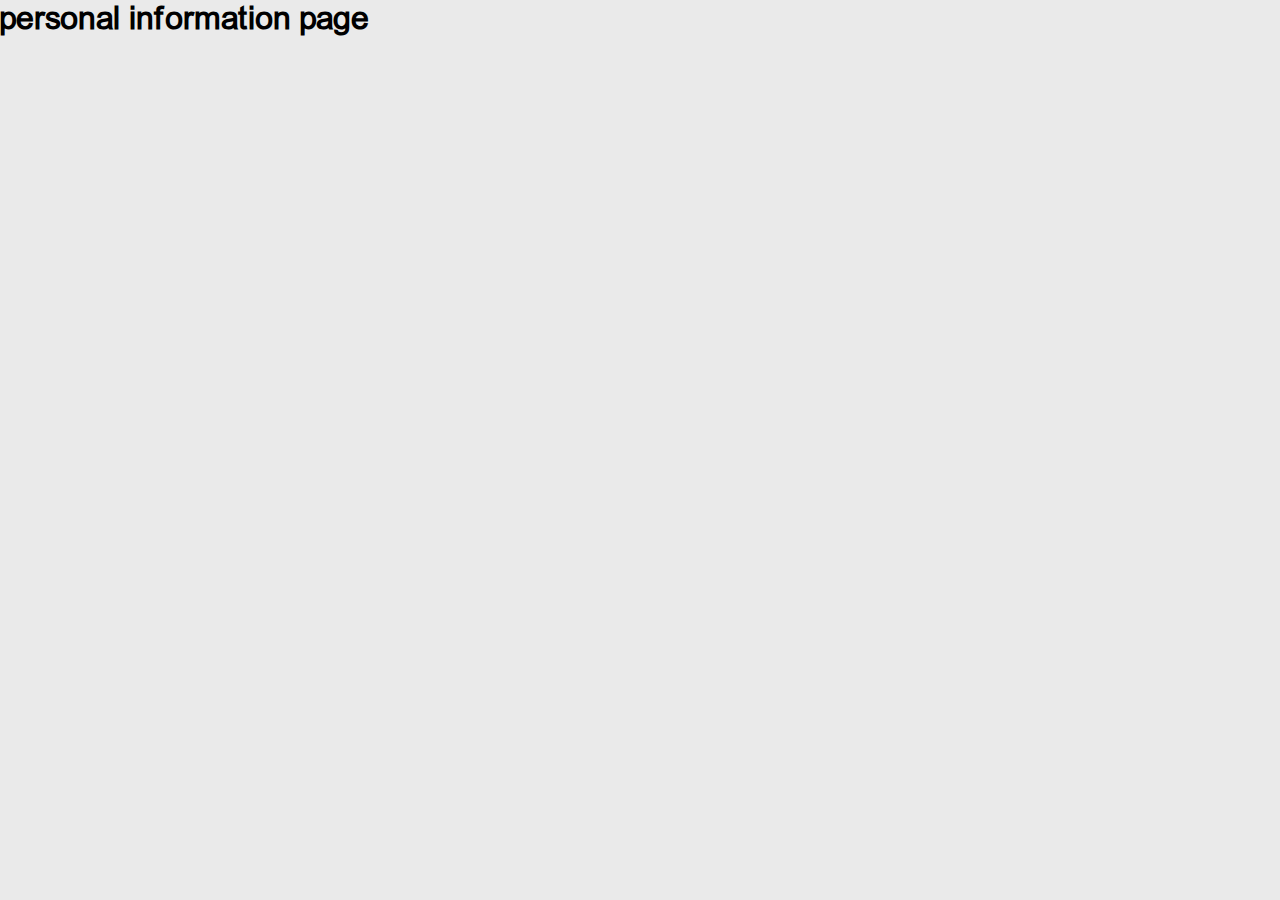
==== pages/Personal/personal.html @ aee0baf1 "project setup" ====
<!DOCTYPE html>
<html lang="en">
  <head>
    <meta charset="UTF-8" />
    <meta http-equiv="X-UA-Compatible" content="IE=edge" />
    <meta name="viewport" content="width=device-width, initial-scale=1.0" />
    <link rel="stylesheet" href="../../common.css" />
    <link rel="stylesheet" href="./personal.css" />
    <title>COVID-QUESTIONARY</title>
  </head>
  <body>
    <h1>personal information page</h1>
  </body>
</html>
---- common.css ----
@font-face {
  font-family: "BPG Arial";
  src: url(./assets/font/bpg_arial_2009.ttf) format("opentype");
}

* {
  margin: 0;
  padding: 0;
  box-sizing: border-box;
  font-family: BPG Arial;
}

:root {
  --background: #eaeaea;
  --darkText: #232323;
}

body {
  width: 100vw;
  height: 100vh;
  background-color: var(--background);
}
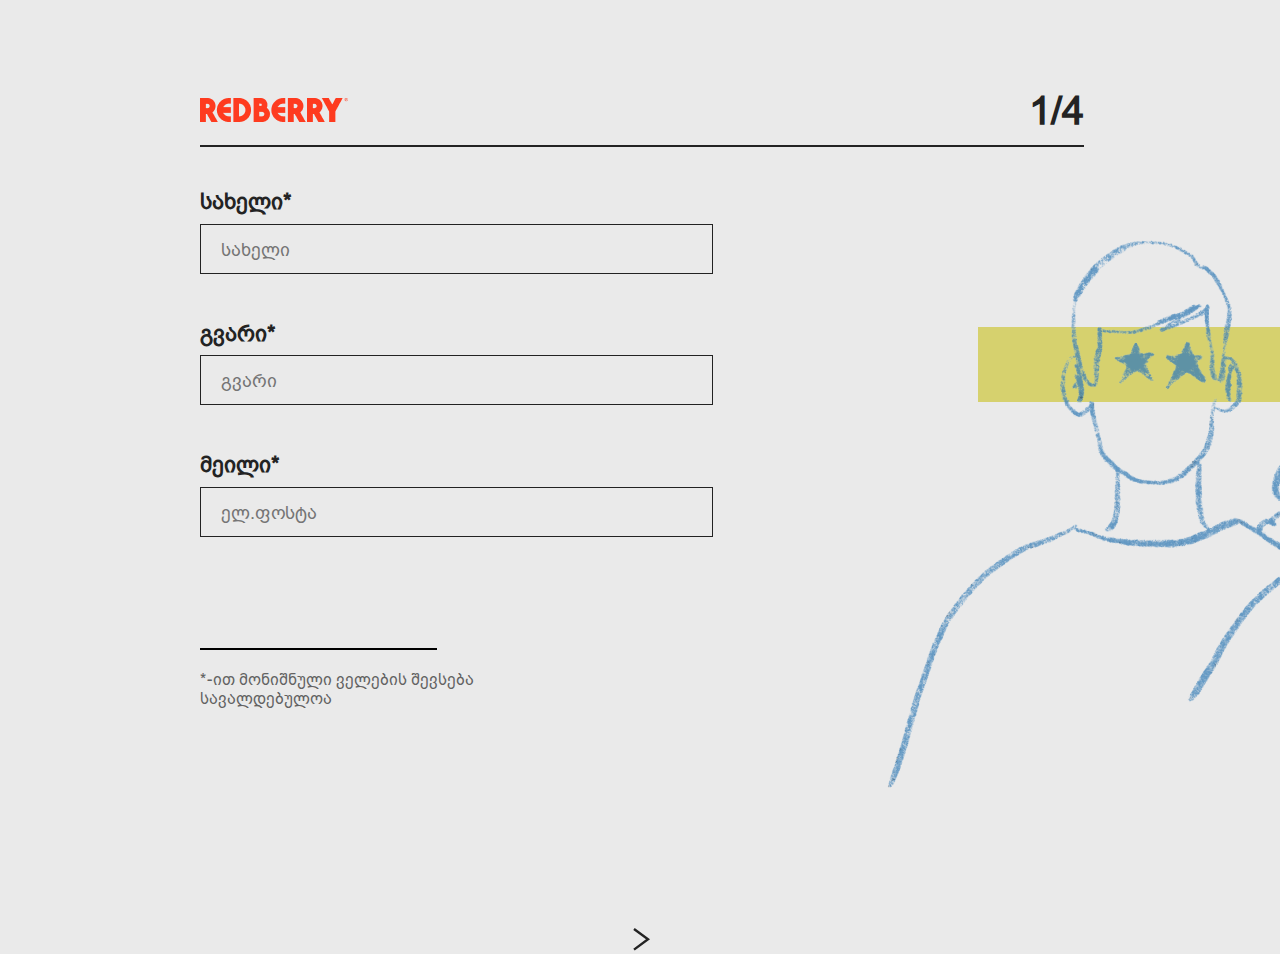
==== commit 08ee008b: "feat: work with validation errors" ====
--- a/pages/Personal/personal.html
+++ b/pages/Personal/personal.html
@@ -9,6 +9,54 @@
     <title>COVID-QUESTIONARY</title>
   </head>
   <body>
-    <h1>personal information page</h1>
+    <main>
+      <header>
+        <div class="header-top">
+          <img src="../../assets/title.png" alt="company title" />
+          <span>1/4</span>
+        </div>
+        <hr />
+      </header>
+      <section class="content">
+        <form>
+          <label for="name">სახელი*</label>
+          <input type="text" id="name" name="name" placeholder="სახელი" />
+          <div class="error-box">
+            <p class="error" id="name-error"></p>
+          </div>
+          <label for="surname">გვარი*</label>
+          <input type="text" id="surname" name="surname" placeholder="გვარი" />
+          <div class="error-box">
+            <p class="error" id="surname-error"></p>
+          </div>
+          <label for="email">მეილი*</label>
+          <input type="email" id="email" name="email" placeholder="ელ.ფოსტა" />
+          <div class="error-box">
+            <p class="error" id="email-error"></p>
+          </div>
+          <hr />
+          <p class="warning">
+            *-ით მონიშნული ველების შევსება <br />სავალდებულოა
+          </p>
+        </form>
+        <img src="../../assets/persons.png" alt="people" class="info-img" />
+      </section>
+      <button class="next-btn" onclick="onNextPage()">
+        <svg
+          width="18"
+          height="23"
+          viewBox="0 0 18 23"
+          fill="none"
+          xmlns="http://www.w3.org/2000/svg"
+        >
+          <path
+            d="M1 1L15 11.3158L1 21.6316"
+            stroke="#232323"
+            stroke-width="2.4"
+          />
+        </svg>
+      </button>
+    </main>
+    <script src="./personal.js"></script>
   </body>
 </html>
--- a/common.css
+++ b/common.css
@@ -7,12 +7,15 @@
   margin: 0;
   padding: 0;
   box-sizing: border-box;
-  font-family: BPG Arial;
+  font-family: "BPG Arial";
 }
 
 :root {
   --background: #eaeaea;
   --darkText: #232323;
+  --dark: #000000;
+  --warning: #626262;
+  --error: #f15524;
 }
 
 body {
--- a/pages/Personal/personal.css
+++ b/pages/Personal/personal.css
@@ -0,0 +1,99 @@
+main {
+  width: 100%;
+  height: 100%;
+  padding: 90px 196px 104px 200px;
+  display: flex;
+  flex-direction: column;
+}
+
+header,
+.header-top {
+  width: 100%;
+}
+
+.header-top {
+  display: flex;
+  justify-content: space-between;
+  align-items: center;
+}
+
+.header-top span {
+  font-weight: 700;
+  font-size: 40px;
+  line-height: 40px;
+  color: var(--darkText);
+}
+
+header hr {
+  border: 1.8px solid var(--darkText);
+  margin-top: 15px;
+}
+
+.content {
+  display: flex;
+}
+
+form {
+  display: flex;
+  flex-direction: column;
+  margin-top: 42px;
+}
+
+form label {
+  font-weight: 700;
+  font-size: 22px;
+  line-height: 26.55px;
+  color: var(--darkText);
+}
+
+form input {
+  margin-top: 8px;
+  width: 513px;
+  height: 50px;
+  font-weight: 400;
+  font-size: 18px;
+  line-height: 21.73px;
+  color: var(--darkText);
+  outline: none;
+  border: 0.8px solid var(--darkText);
+  background: transparent;
+  padding: 11px 20px 9px 20px;
+}
+
+form hr {
+  width: 237px;
+  border: 0.8px solid var(--dark);
+  margin-top: 64px;
+}
+
+.info-img {
+  margin-left: 138px;
+  margin-top: -50px;
+}
+
+.warning {
+  font-weight: 400;
+  font-size: 16px;
+  line-height: 19.31px;
+  margin-top: 20px;
+  color: var(--warning);
+}
+
+.next-btn {
+  background: transparent;
+  border: none;
+  cursor: pointer;
+}
+
+.error-box {
+  width: fit-content;
+  height: 20px;
+  margin-bottom: 27px;
+}
+
+.error {
+  font-weight: 400;
+  font-size: 16px;
+  line-height: 19.31px;
+  color: var(--error);
+}
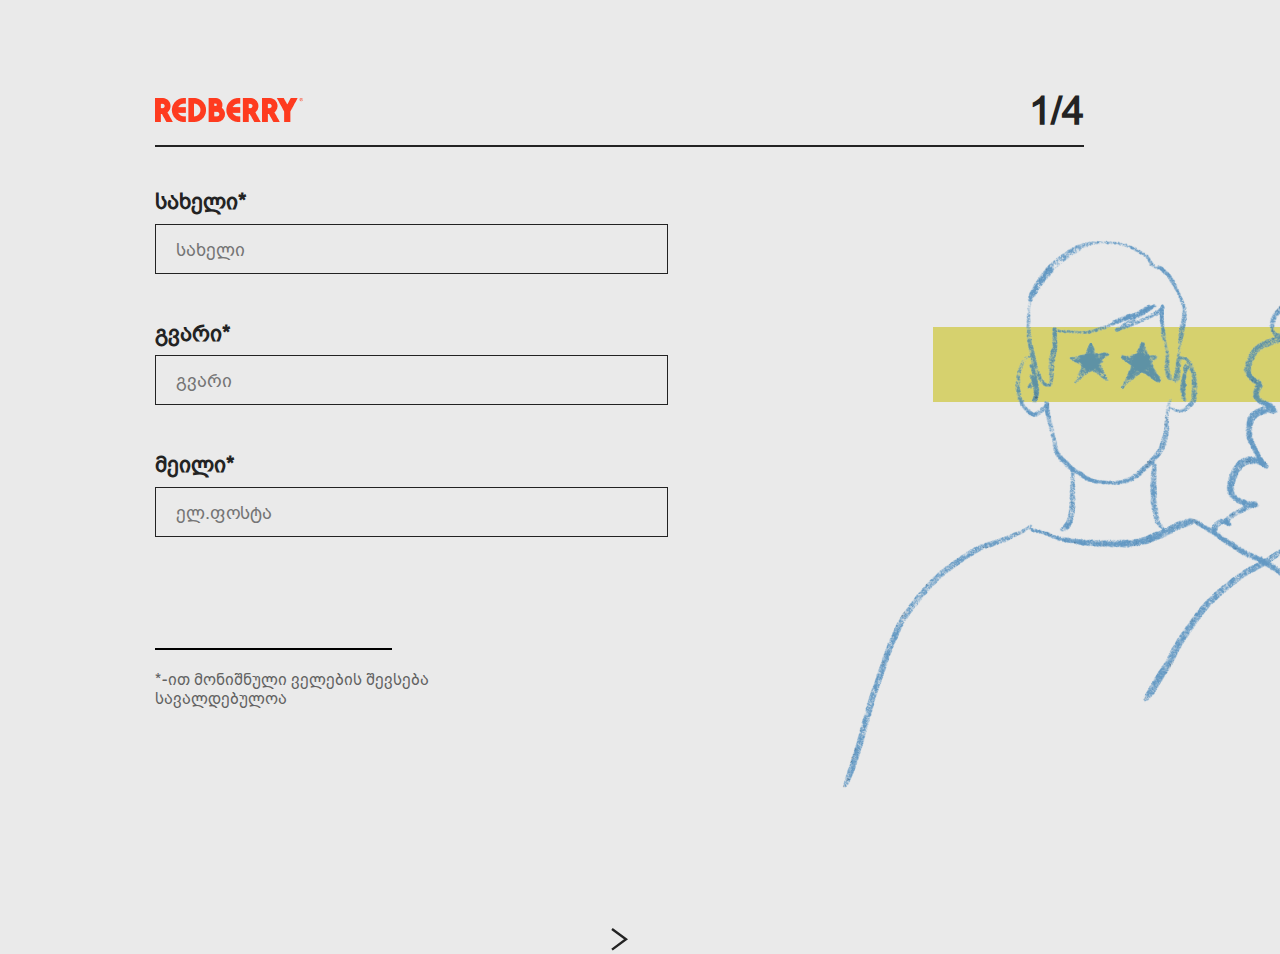
==== commit a244675b: "feat: add module main script file" ====
--- a/pages/Personal/personal.html
+++ b/pages/Personal/personal.html
@@ -57,6 +57,7 @@
         </svg>
       </button>
     </main>
-    <script src="./personal.js"></script>
+    <script src="../../main.js" type="module"></script>
+    <script src="./personal.js" type="module"></script>
   </body>
 </html>
--- a/common.css
+++ b/common.css
@@ -16,10 +16,46 @@
   --dark: #000000;
   --warning: #626262;
   --error: #f15524;
+  --green: rgba(32, 130, 152, 1);
 }
 
 body {
-  width: 100vw;
+  max-width: 100vw;
   height: 100vh;
   background-color: var(--background);
 }
+
+main {
+  width: 100%;
+  height: 100%;
+  padding: 90px 196px 104px 155px;
+  display: flex;
+  flex-direction: column;
+}
+
+header,
+.header-top {
+  width: 100%;
+}
+
+.header-top {
+  display: flex;
+  justify-content: space-between;
+  align-items: center;
+}
+
+.header-top span {
+  font-weight: 700;
+  font-size: 40px;
+  line-height: 40px;
+  color: var(--darkText);
+}
+
+header hr {
+  border: 1.8px solid var(--darkText);
+  margin-top: 15px;
+}
+
+.content {
+  display: flex;
+}
--- a/pages/Personal/personal.css
+++ b/pages/Personal/personal.css
@@ -1,38 +1,3 @@
-main {
-  width: 100%;
-  height: 100%;
-  padding: 90px 196px 104px 200px;
-  display: flex;
-  flex-direction: column;
-}
-
-header,
-.header-top {
-  width: 100%;
-}
-
-.header-top {
-  display: flex;
-  justify-content: space-between;
-  align-items: center;
-}
-
-.header-top span {
-  font-weight: 700;
-  font-size: 40px;
-  line-height: 40px;
-  color: var(--darkText);
-}
-
-header hr {
-  border: 1.8px solid var(--darkText);
-  margin-top: 15px;
-}
-
-.content {
-  display: flex;
-}
-
 form {
   display: flex;
   flex-direction: column;
